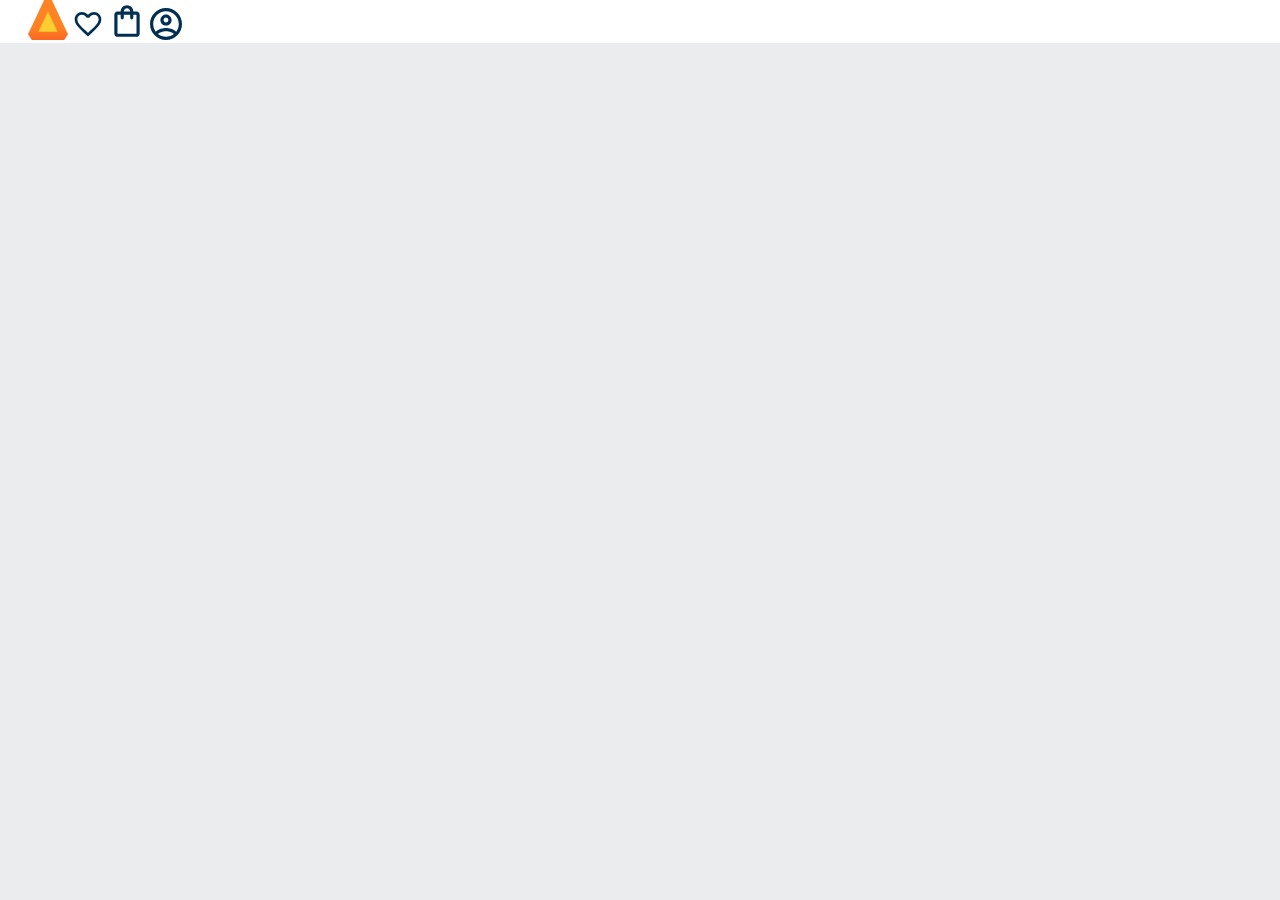
==== Alurabook-main/index.html @ e6f385f9 "Add files via upload" ====
<!DOCTYPE html>
<html lang="en">
<head>
    
    <meta charset="UTF-8">
    <meta name="viewport" content="width=device-width, initial-scale=1.0">
    <title>AluraBook</title>
    <link rel="stylesheet" href="style.css">
    <link rel="stylesheet" href="Reset.css">


    
</head>
<body>
    <header class="cabeçalho">
        <span class="cabeçalho__menu-hamburguer"></span>
        <img src="img/Logo.svg" alt="Logo da Alurabooks">
        <a href="#"><img src="img/Favoritos.svg" alt="Meus favoritos"></a>
        <a href="#"><img src="img/Compras.svg" alt="Carrinho de compras"></a>
        <a href="#"><img src="img/Usuario.svg" alt="Meu perfil"></a>
        </header>

</body>
</html>
---- Alurabook-main/style.css ----
@import url("styles/header.css");

:root {

    --cor-de-fundo: #EBECEE;
    --branco: #FFFFFF;
    
}

body {
    background-color: var(--cor-de-fundo);
}


h1 {
    background-color: white;
}

.cabeçalho__menu-hamburguer {
    width: 24px;
    height: 24px;
    background-image: url("../img/Menu.svg");
    display: inline-block;
}
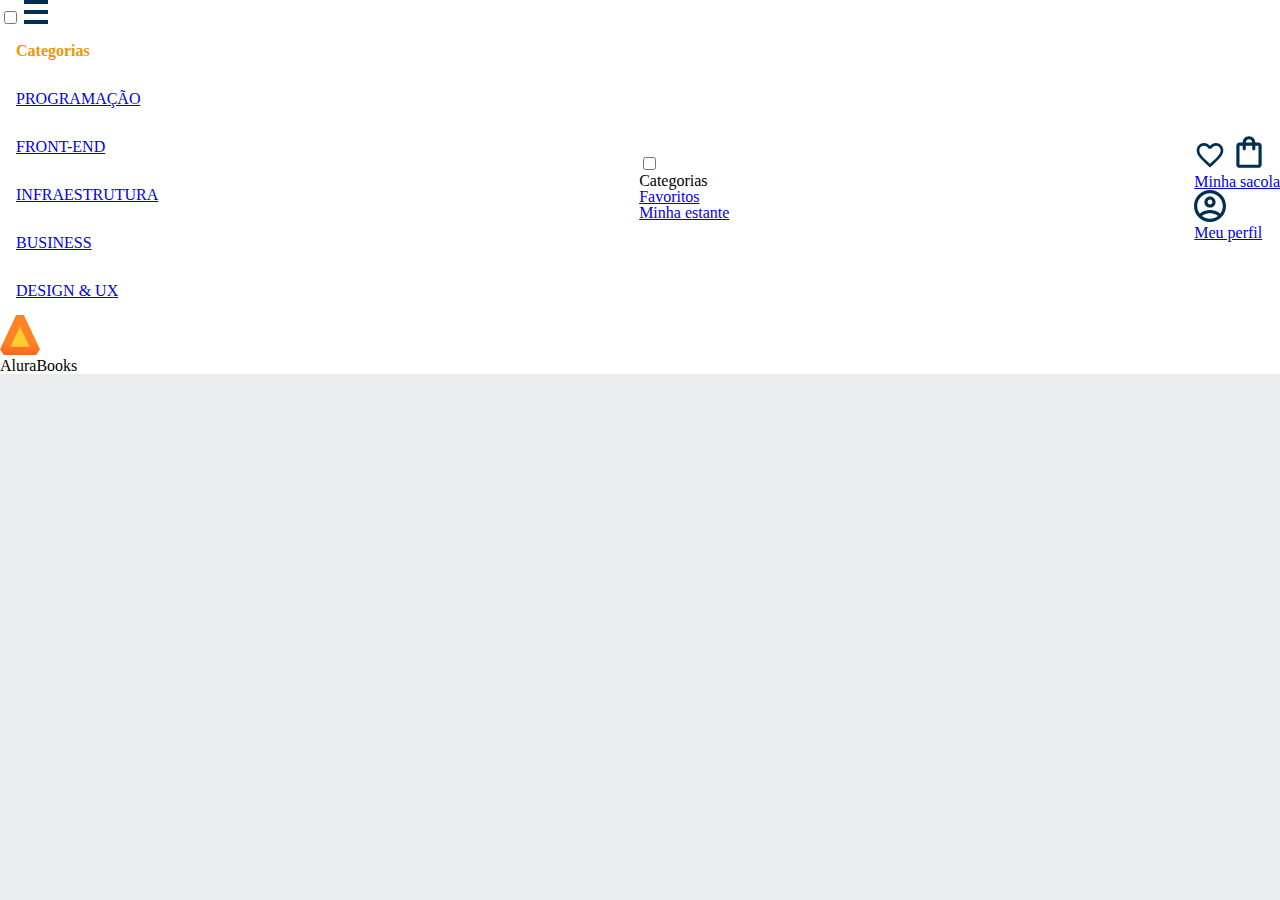
==== commit 714e5838: "Add files via upload" ====
--- a/Alurabook-main/index.html
+++ b/Alurabook-main/index.html
@@ -4,21 +4,105 @@
     
     <meta charset="UTF-8">
     <meta name="viewport" content="width=device-width, initial-scale=1.0">
-    <title>AluraBook</title>
+    <title>Alura Books</title>
     <link rel="stylesheet" href="style.css">
     <link rel="stylesheet" href="Reset.css">
+    <link rel="shortcut icon" href="img/favicon.ico" type="image/x-icon">
+   
+</head>
 
+<body>
+    <!-- vamos criar uma tag <input> do tipo checkbox dentro
+    da nossa primeira tag <div>. Esse input cria uma caixa de seleção que detecta e guarda a ação de clique.-->
+    <header class="cabecalho">
+        
+        <div class="container">
+            <input type="checkbox" id="menu" class="container__botao">
+    <!-- criaremos uma tag <label> que envolverá a tag <span>, ou seja, nosso menu hambúrguer.
+    A label funciona para associar todos os elementos dentro dele por meio da propriedade id.-->
+            <label for="menu" class="container__rotulo">
+                <span class="cabecalho__menu-hamburguer container__imagem"></span>
 
-    
-</head>
-<body>
-    <header class="cabeçalho">
-        <span class="cabeçalho__menu-hamburguer"></span>
-        <img src="img/Logo.svg" alt="Logo da Alurabooks">
-        <a href="#"><img src="img/Favoritos.svg" alt="Meus favoritos"></a>
-        <a href="#"><img src="img/Compras.svg" alt="Carrinho de compras"></a>
-        <a href="#"><img src="img/Usuario.svg" alt="Meu perfil"></a>
-        </header>
+                
+            </label>                
 
+    <!-- Agora que conseguimos detectar a ação de clique, precisamos criar a
+    nossa lista. Podemos construir dois tipos: as listas ordenadas e as não
+    ordenadas. A lista ordenada é numerada, enquanto a não ordenada é
+    marcada com bolinhas, chamadas bullets. Vamos seguir com a lista não
+    ordenada utilizando a tag <ul>.-->   
+        
+                <ul class="lista-menu">
+                        <li class="lista-menu__titulo">Categorias</li>
+
+                        <li class="lista-menu__item">
+                            <a href="#" class="lista-menu__link">Programação</a>
+                        </li>
+
+                        <li class="lista-menu__item">
+                            <a href="#" class="lista-menu__link">Front-end</a>
+                        </li>
+
+                        <li class="lista-menu__item">
+                            <a href="#" class="lista-menu__link">Infraestrutura</a>
+                        </li>
+
+                        <li class="lista-menu__item">
+                            <a href="#" class="lista-menu__link">Business</a>
+                        </li>
+                        
+                        <li class="lista-menu__item">
+                            <a href="#" class="lista-menu__link">Design & UX</a>
+                        </li>
+                        
+                </ul> 
+                  
+
+            <a href="#"><img class="container__imagem" src="img/Logo.svg" alt="logo alura books"></a>
+            <h1 class="container__titulo"><b class="container__titulo--negrito">Alura</b>Books</h1>
+            </div>
+
+            <!--   ALTERAÇÃO 27-07-->
+            <ul class="opcoes">
+
+                <input type="checkbox" id="opcoes-menu" class="opcoes__botao">
+                <label for="opcoes-menu" class="opcoes__rotulo">
+                    <li class="opcoes__item">Categorias</li>
+                </label>
+
+                <ul class="lista__menu">
+                    <li class="lista-menu__item">
+                        <a href="#" class="lista-menu__link">Programação</a></li>
+                    <li class="lista-menu__item">
+                        <a href="#" class="lista-menu__link">Front-end</a></li>
+                    <li class="lista-menu__item">
+                        <a href="#" class="lista-menu__link">Infraestrutura</a></li>
+                    <li class="lista-menu__item">
+                        <a href="#" class="lista-menu__link">Business</a></li>
+                    <li class="lista-menu__item">
+                        <a href="#" class="lista-menu__link">Design & UX</a></li>
+                </ul>    
+
+                <li class="opcoes__item"><a href="#" class="opcoes__link">Favoritos</a></li>
+                <li class="opcoes__item"><a href="#" class="opcoes__link">Minha estante</a></li>
+            </ul>
+
+            <div class="container">
+                <a href="#" class="container__link">
+                    <img class="container__imagem container__imagem--coracao" src="img/Favoritos.svg" alt="Meus favoritos"></a>
+                <a href="#" class="container__link">
+                    <img class="container__imagem" src="img/Compras.svg" alt="Carrinho de compras">
+                    <p class="container__texto">Minha sacola</p>
+                </a>
+                <a href="#" class="container__link">
+                    <img class="container__imagem" src="img/Usuario.svg" alt="meu perfil">
+                    <p class="container__texto">Meu perfil</p>
+                </a>
+            </div>
+     </header>
+            <!--   ACIMA ALTERAÇÃO 27-07-2023-->
+
+        
+            
 </body>
-</html>+</html>
--- a/Alurabook-main/style.css
+++ b/Alurabook-main/style.css
@@ -1,24 +1,23 @@
 @import url("styles/header.css");
 
+/* variavel root */
 :root {
-
-    --cor-de-fundo: #EBECEE;
-    --branco: #FFFFFF;
-    
-}
-
-body {
-    background-color: var(--cor-de-fundo);
+--cor-fundo:#EBECEE;
+--branco: #ffffff;
+--laranja: #eb9800;
+--azul-gradiente: linear-gradient(97.54deg, #002F52 35.49%, #326589 165.37%);
+--azul: #002F52;
+--font-principal: "Poppins";
+--font-secondary: "Josefin Sans";
+--black: #000;
+--cinza: #464646;
+--cinza-claro: #858585;
 }
 
 
-h1 {
-    background-color: white;
+body {
+    background-color: var(--cor-fundo);
+    font-family: var(--font-principal);
+    font-size: 1em;
+    font-weight: 400;
 }
-
-.cabeçalho__menu-hamburguer {
-    width: 24px;
-    height: 24px;
-    background-image: url("../img/Menu.svg");
-    display: inline-block;
-}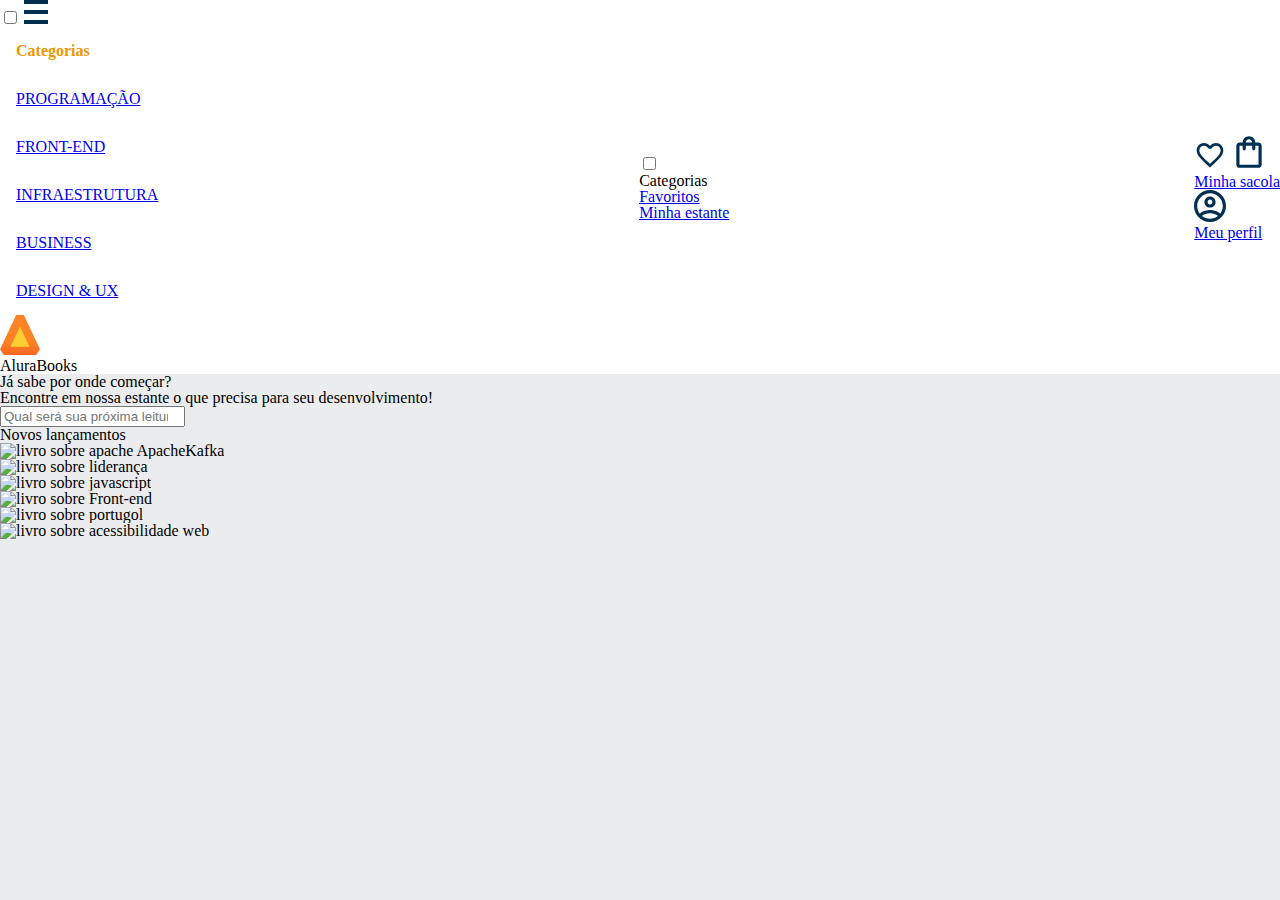
==== commit 072856a9: "Add files via upload" ====
--- a/Alurabook-main/index.html
+++ b/Alurabook-main/index.html
@@ -12,25 +12,16 @@
 </head>
 
 <body>
-    <!-- vamos criar uma tag <input> do tipo checkbox dentro
-    da nossa primeira tag <div>. Esse input cria uma caixa de seleção que detecta e guarda a ação de clique.-->
+    
     <header class="cabecalho">
         
         <div class="container">
             <input type="checkbox" id="menu" class="container__botao">
-    <!-- criaremos uma tag <label> que envolverá a tag <span>, ou seja, nosso menu hambúrguer.
-    A label funciona para associar todos os elementos dentro dele por meio da propriedade id.-->
             <label for="menu" class="container__rotulo">
                 <span class="cabecalho__menu-hamburguer container__imagem"></span>
 
-                
             </label>                
 
-    <!-- Agora que conseguimos detectar a ação de clique, precisamos criar a
-    nossa lista. Podemos construir dois tipos: as listas ordenadas e as não
-    ordenadas. A lista ordenada é numerada, enquanto a não ordenada é
-    marcada com bolinhas, chamadas bullets. Vamos seguir com a lista não
-    ordenada utilizando a tag <ul>.-->   
         
                 <ul class="lista-menu">
                         <li class="lista-menu__titulo">Categorias</li>
@@ -62,7 +53,6 @@
             <h1 class="container__titulo"><b class="container__titulo--negrito">Alura</b>Books</h1>
             </div>
 
-            <!--   ALTERAÇÃO 27-07-->
             <ul class="opcoes">
 
                 <input type="checkbox" id="opcoes-menu" class="opcoes__botao">
@@ -100,9 +90,32 @@
                 </a>
             </div>
      </header>
-            <!--   ACIMA ALTERAÇÃO 27-07-2023-->
 
-        
+             <section class="banner">
+                <h2 class="banner__titulo">Já sabe por onde começar?</h2>
+                <p class="banner__texto">Encontre em nossa estante o que precisa para seu desenvolvimento!</p>
+                <input type="search" class="banner__pesquisa" placeholder="Qual será sua próxima leitura?">
+             </section>
+
+            <section class="carrossel">
+                <h2 class="carrossel__titulo">Novos lançamentos</h2>
+
+                <div class="carrossel__container">
+                    <div class="swiper">
+                    <div class="swiper-pagination"></div>
+                    <div class="swiper-wrapper">
+                        <div class="swiper=slide"><img src="img/livros/ApacheKafka.svg" alt="livro sobre apache ApacheKafka"></div>
+                        <div class="swiper=slide"><img src="img/livros/Liderança.svg" alt="livro sobre liderança"></div>
+                        <div class="swiper=slide"><img src="img/livros/Javascript.svg" alt="livro sobre javascript"></div>
+                        <div class="swiper=slide"><img src="img/livros/Guia Front-end.svg" alt="livro sobre Front-end"></div>
+                        <div class="swiper=slide"><img src="img/livros/Portugol.svg" alt="livro sobre portugol"></div>
+                        <div class="swiper=slide"><img src="img/livros/Acessibilidade.svg" alt="livro sobre acessibilidade web"></div>
+                    </div>
+
+                    <div class="swiper-button-prev"></div>
+                    <div class="swiper-button-next"></div>
+                </div>
+            
             
 </body>
 </html>
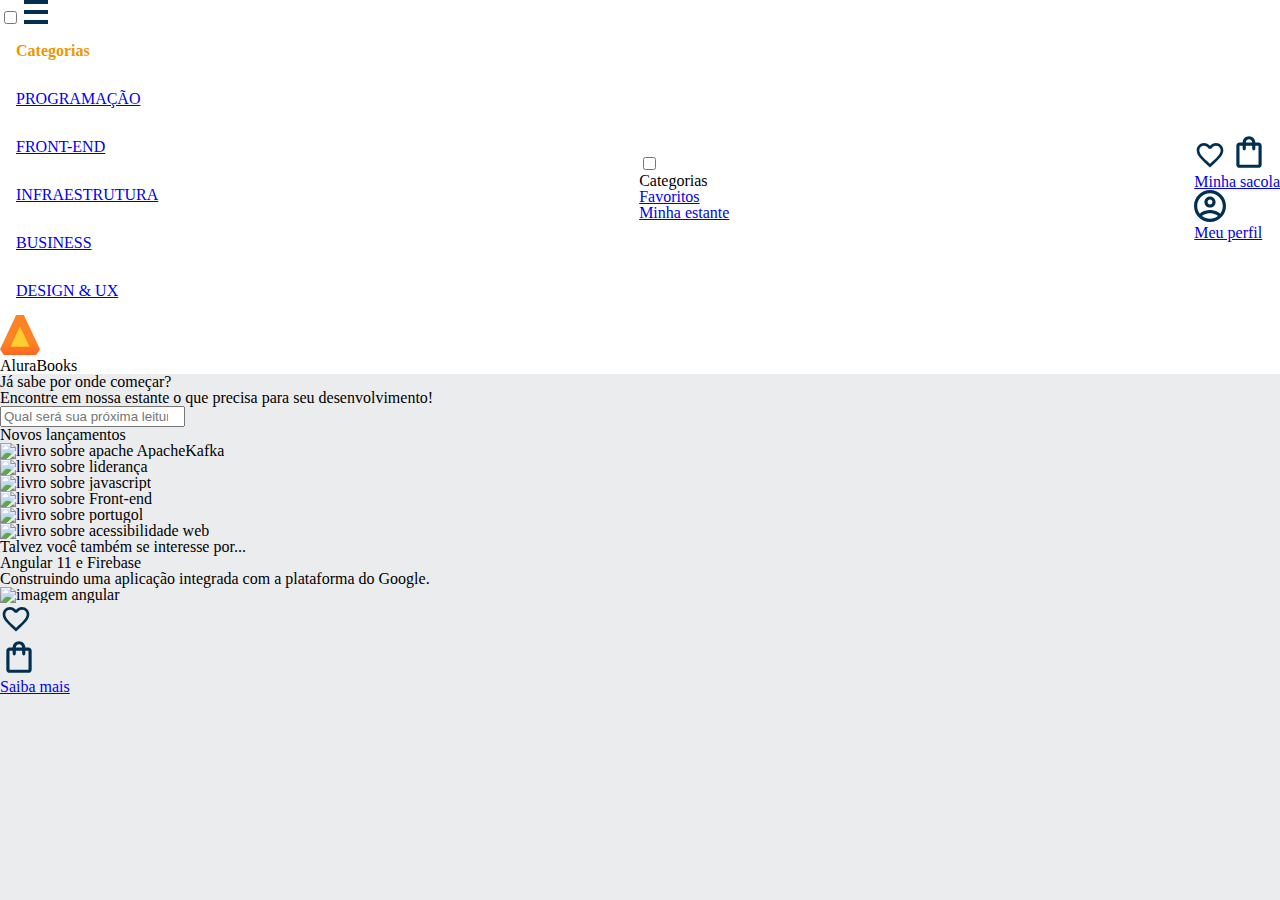
==== commit ff93c862: "Add files via upload" ====
--- a/Alurabook-main/index.html
+++ b/Alurabook-main/index.html
@@ -115,7 +115,33 @@
                     <div class="swiper-button-prev"></div>
                     <div class="swiper-button-next"></div>
                 </div>
+
+                <div class="card">
+
+                    <div class="card__descricao">
+
+                        <div class="descricao">
+                            <h3 class="descricao__titulo">Talvez você também se interesse por...</h3>
+                            <h2 class="descricao__titulo-livro">Angular 11 e Firebase</h2>
+                            <p class="descricao__texto">Construindo uma aplicação integrada com a plataforma do Google.</p>
+                        </div>
             
-            
+                        <img src="img/angular.svg" alt="imagem angular" class="descricao__imagem">
+                    </div>
+
+                    <div class="card__botoes">
+                        
+                        <ul class="botoes">
+                            <li class="botoes__item"><img src="img/Favoritos.svg" alt="Favoritos"></li>
+                            <li class="botoes__item"><img src="img/Compras.svg" alt="Adicionar ao carrinho"></li>
+                        </ul>
+
+                        <a class="botoes ancora" href="#">Saiba mais</a>
+                    </div>
+                </div>
+            </div>
+        </section>
+
+        
 </body>
 </html>
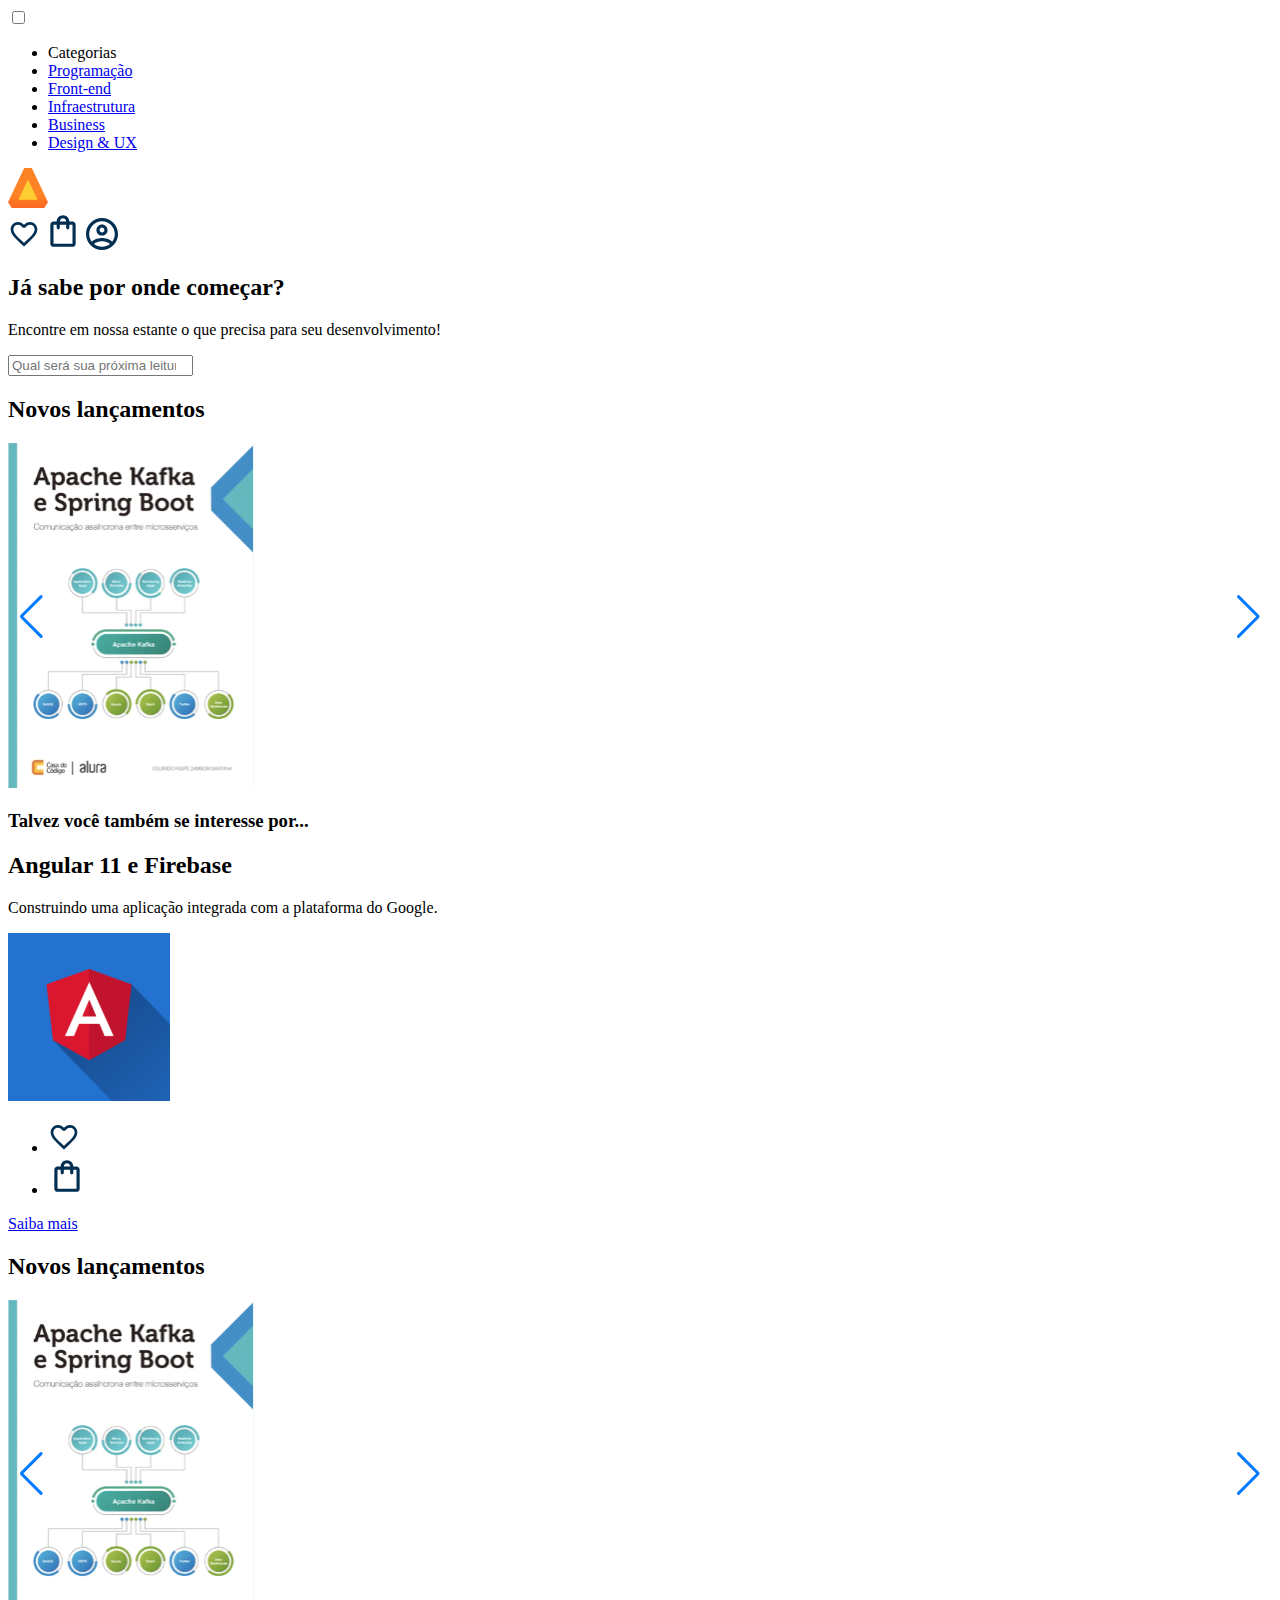
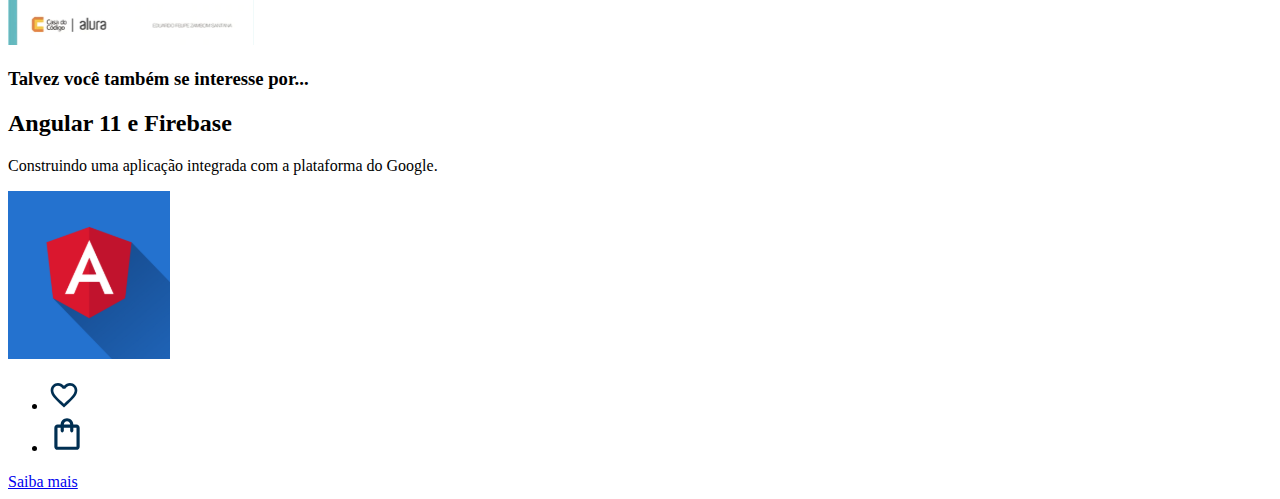
==== commit 7092e4d1: "Add files via upload" ====
--- a/Alurabook-main/index.html
+++ b/Alurabook-main/index.html
@@ -1,147 +1,150 @@
 <!DOCTYPE html>
-<html lang="en">
+<html>
+
 <head>
-    
     <meta charset="UTF-8">
     <meta name="viewport" content="width=device-width, initial-scale=1.0">
-    <title>Alura Books</title>
-    <link rel="stylesheet" href="style.css">
-    <link rel="stylesheet" href="Reset.css">
-    <link rel="shortcut icon" href="img/favicon.ico" type="image/x-icon">
-   
+    <title>AluraBooks</title>
+    <link rel="stylesheet" href="reset.css">
+    <link rel="preconnect" href="https://fonts.googleapis.com">
+    <link rel="preconnect" href="https://fonts.gstatic.com" crossorigin>
+    <link href="https://fonts.googleapis.com/css2?family=Poppins:wght@300;400;500;700&display=swap" rel="stylesheet">
+    <link rel="stylesheet" href="https://unpkg.com/swiper@8/swiper-bundle.min.css" />
+    <link rel="stylesheet" href="styles.css">
 </head>
 
 <body>
-    
-    <header class="cabecalho">
-        
+    <header class="cabeçalho">
         <div class="container">
             <input type="checkbox" id="menu" class="container__botao">
-            <label for="menu" class="container__rotulo">
-                <span class="cabecalho__menu-hamburguer container__imagem"></span>
+            <label for="menu">
+                <span class="cabeçalho__menu-hamburguer container__imagem"></span>
+            </label>
+            <ul class="lista-menu">
+                <li class="lista-menu__titulo">Categorias</li>
+                <li class="lista-menu__item">
+                    <a href="#" class="lista-menu__link">Programação</a>
+                </li>
+                <li class="lista-menu__item">
+                    <a href="#" class="lista-menu__link">Front-end</a>
+                </li>
+                <li class="lista-menu__item">
+                    <a href="#" class="lista-menu__link">Infraestrutura</a>
+                </li>
+                <li class="lista-menu__item">
+                    <a href="#" class="lista-menu__link">Business</a>
+                </li>
+                <li class="lista-menu__item">
+                    <a href="#" class="lista-menu__link">Design & UX</a>
+                </li>
+            </ul>
+            <img src="img/Logo.svg" alt="Logo da Alurabooks" class="container__imagem">
+        </div>
+        <div class="container">
+            <a href="#"><img src="img/Favoritos.svg" alt="Meus favoritos" class="container__imagem"></a>
+            <a href="#"><img src="img/Compras.svg" alt="Carrinhos de compras" class="container__imagem"></a>
+            <a href="#"><img src="img/Usuario.svg" alt="Meu perfil" class="container__imagem"></a>
+        </div>
+    </header>
+    <section class="banner">
+        <h2 class="banner__titulo">Já sabe por onde começar?</h2>
+        <p class="banner__texto">Encontre em nossa estante o que precisa para seu desenvolvimento!</p>
+        <input type="search" class="banner__pesquisa" placeholder="Qual será sua próxima leitura?">
+    </section>
+    <section class="carrossel">
+        <h2 class="carrossel__titulo">Novos lançamentos</h2>
+        <div class="swiper">
+            <div class="swiper-pagination"></div>
 
-            </label>                
+            <div class="swiper-wrapper">
+                <div class="swiper-slide"><img src="img/ApacheKafka.svg" alt="Livro sobre apache kafka e spring boot da alura books"></div>
+                <div class="swiper-slide"><img src="img/Liderança.svg" alt="Livro sobre liderança em design da alura books"></div>
+                <div class="swiper-slide"><img src="img/Javascript.svg" alt="Livro sobre javascript assertivo da alurabooks"></div>
+                <div class="swiper-slide"><img src="img/Guia Front-end.svg" alt="Livro Guia front end"></div>
+                <div class="swiper-slide"><img src="img/Portugol.svg" alt="Livro sobre portugol"></div>
+                <div class="swiper-slide"><img src="img/Acessibilidade.svg" alt="livro sobre acessibilidade"></div>
+            </div>
+
+            <div class="swiper-button-prev"></div>
+            <div class="swiper-button-next"></div>
+        </div>
+
+        <div class="card">
+            <div class="card__descrição">
+                <div class="descrição">
+                    <h3 class="descrição__titulo">Talvez você também se interesse por...</h3>
+                    <h2 class="descrição__titulo-livro">Angular 11 e Firebase</h2>
+                    <p class="descrição__texto">Construindo uma aplicação integrada com a plataforma do Google.</p>
+                </div>
+                <img src="img/Angular.svg" class="descrição__imagem">
+            </div>
+
+            <div class="card__botões">
+                <ul class="botões">
+                    <li class="botões__item"><img src="img/Favoritos.svg" alt="Favoritar livro"></li>
+                    <li class="botões__item"><img src="img/Compras.svg" alt="Adicionar no carrinho de compras"></li>
+                </ul>
+                <a href="#" class="botões__ancora">Saiba mais</a>
+            </div>
+        </div>
+    </section>
+
+    <section class="carrossel">
+        <h2 class="carrossel__titulo">Novos lançamentos</h2>
+        <div class="swiper">
+            <div class="swiper-pagination"></div>
+
+            <div class="swiper-wrapper">
+                <div class="swiper-slide"><img src="img/ApacheKafka.svg"
+                        alt="Livro sobre apache kafka e spring boot da alura books"></div>
+                <div class="swiper-slide"><img src="img/Liderança.svg"
+                        alt="Livro sobre liderança em design da alura books"></div>
+                <div class="swiper-slide"><img src="img/Javascript.svg"
+                        alt="Livro sobre javascript assertivo da alurabooks"></div>
+                <div class="swiper-slide"><img src="img/Guia Front-end.svg" alt="Livro Guia front end"></div>
+                <div class="swiper-slide"><img src="img/Portugol.svg" alt="Livro sobre portugol"></div>
+                <div class="swiper-slide"><img src="img/Acessibilidade.svg" alt="livro sobre acessibilidade"></div>
+            </div>
+
+            <div class="swiper-button-prev"></div>
+            <div class="swiper-button-next"></div>
+        </div>
+
+        <div class="card">
+            <div class="card__descrição">
+                <div class="descrição">
+                    <h3 class="descrição__titulo">Talvez você também se interesse por...</h3>
+                    <h2 class="descrição__titulo-livro">Angular 11 e Firebase</h2>
+                    <p class="descrição__texto">Construindo uma aplicação integrada com a plataforma do Google.</p>
+                </div>
+                <img src="img/Angular.svg" class="descrição__imagem">
+            </div>
+
+            <div class="card__botões">
+                <ul class="botões">
+                    <li class="botões__item"><img src="img/Favoritos.svg" alt="Favoritar livro"></li>
+                    <li class="botões__item"><img src="img/Compras.svg" alt="Adicionar no carrinho de compras"></li>
+                </ul>
+                <a href="#" class="botões__ancora">Saiba mais</a>
+            </div>
+        </div>
+    </section>
+    
+
+    <script> src="https://cdn.jsdelivr.net/npm/swiper@8/swiper-bundle.min.js"></script>
+
+    <script>
+        const swiper = new Swiper('.swiper', {
+            spaceBetween: 10,
+            slidesPerView: 3,
+            pagination; {
+                el: '.swiper-pagination',
+                type: 'bullets',
+            },
+        });
+    </script>
 
         
-                <ul class="lista-menu">
-                        <li class="lista-menu__titulo">Categorias</li>
-
-                        <li class="lista-menu__item">
-                            <a href="#" class="lista-menu__link">Programação</a>
-                        </li>
-
-                        <li class="lista-menu__item">
-                            <a href="#" class="lista-menu__link">Front-end</a>
-                        </li>
-
-                        <li class="lista-menu__item">
-                            <a href="#" class="lista-menu__link">Infraestrutura</a>
-                        </li>
-
-                        <li class="lista-menu__item">
-                            <a href="#" class="lista-menu__link">Business</a>
-                        </li>
-                        
-                        <li class="lista-menu__item">
-                            <a href="#" class="lista-menu__link">Design & UX</a>
-                        </li>
-                        
-                </ul> 
-                  
-
-            <a href="#"><img class="container__imagem" src="img/Logo.svg" alt="logo alura books"></a>
-            <h1 class="container__titulo"><b class="container__titulo--negrito">Alura</b>Books</h1>
-            </div>
-
-            <ul class="opcoes">
-
-                <input type="checkbox" id="opcoes-menu" class="opcoes__botao">
-                <label for="opcoes-menu" class="opcoes__rotulo">
-                    <li class="opcoes__item">Categorias</li>
-                </label>
-
-                <ul class="lista__menu">
-                    <li class="lista-menu__item">
-                        <a href="#" class="lista-menu__link">Programação</a></li>
-                    <li class="lista-menu__item">
-                        <a href="#" class="lista-menu__link">Front-end</a></li>
-                    <li class="lista-menu__item">
-                        <a href="#" class="lista-menu__link">Infraestrutura</a></li>
-                    <li class="lista-menu__item">
-                        <a href="#" class="lista-menu__link">Business</a></li>
-                    <li class="lista-menu__item">
-                        <a href="#" class="lista-menu__link">Design & UX</a></li>
-                </ul>    
-
-                <li class="opcoes__item"><a href="#" class="opcoes__link">Favoritos</a></li>
-                <li class="opcoes__item"><a href="#" class="opcoes__link">Minha estante</a></li>
-            </ul>
-
-            <div class="container">
-                <a href="#" class="container__link">
-                    <img class="container__imagem container__imagem--coracao" src="img/Favoritos.svg" alt="Meus favoritos"></a>
-                <a href="#" class="container__link">
-                    <img class="container__imagem" src="img/Compras.svg" alt="Carrinho de compras">
-                    <p class="container__texto">Minha sacola</p>
-                </a>
-                <a href="#" class="container__link">
-                    <img class="container__imagem" src="img/Usuario.svg" alt="meu perfil">
-                    <p class="container__texto">Meu perfil</p>
-                </a>
-            </div>
-     </header>
-
-             <section class="banner">
-                <h2 class="banner__titulo">Já sabe por onde começar?</h2>
-                <p class="banner__texto">Encontre em nossa estante o que precisa para seu desenvolvimento!</p>
-                <input type="search" class="banner__pesquisa" placeholder="Qual será sua próxima leitura?">
-             </section>
-
-            <section class="carrossel">
-                <h2 class="carrossel__titulo">Novos lançamentos</h2>
-
-                <div class="carrossel__container">
-                    <div class="swiper">
-                    <div class="swiper-pagination"></div>
-                    <div class="swiper-wrapper">
-                        <div class="swiper=slide"><img src="img/livros/ApacheKafka.svg" alt="livro sobre apache ApacheKafka"></div>
-                        <div class="swiper=slide"><img src="img/livros/Liderança.svg" alt="livro sobre liderança"></div>
-                        <div class="swiper=slide"><img src="img/livros/Javascript.svg" alt="livro sobre javascript"></div>
-                        <div class="swiper=slide"><img src="img/livros/Guia Front-end.svg" alt="livro sobre Front-end"></div>
-                        <div class="swiper=slide"><img src="img/livros/Portugol.svg" alt="livro sobre portugol"></div>
-                        <div class="swiper=slide"><img src="img/livros/Acessibilidade.svg" alt="livro sobre acessibilidade web"></div>
-                    </div>
-
-                    <div class="swiper-button-prev"></div>
-                    <div class="swiper-button-next"></div>
-                </div>
-
-                <div class="card">
-
-                    <div class="card__descricao">
-
-                        <div class="descricao">
-                            <h3 class="descricao__titulo">Talvez você também se interesse por...</h3>
-                            <h2 class="descricao__titulo-livro">Angular 11 e Firebase</h2>
-                            <p class="descricao__texto">Construindo uma aplicação integrada com a plataforma do Google.</p>
-                        </div>
             
-                        <img src="img/angular.svg" alt="imagem angular" class="descricao__imagem">
-                    </div>
-
-                    <div class="card__botoes">
-                        
-                        <ul class="botoes">
-                            <li class="botoes__item"><img src="img/Favoritos.svg" alt="Favoritos"></li>
-                            <li class="botoes__item"><img src="img/Compras.svg" alt="Adicionar ao carrinho"></li>
-                        </ul>
-
-                        <a class="botoes ancora" href="#">Saiba mais</a>
-                    </div>
-                </div>
-            </div>
-        </section>
-
-        
 </body>
 </html>
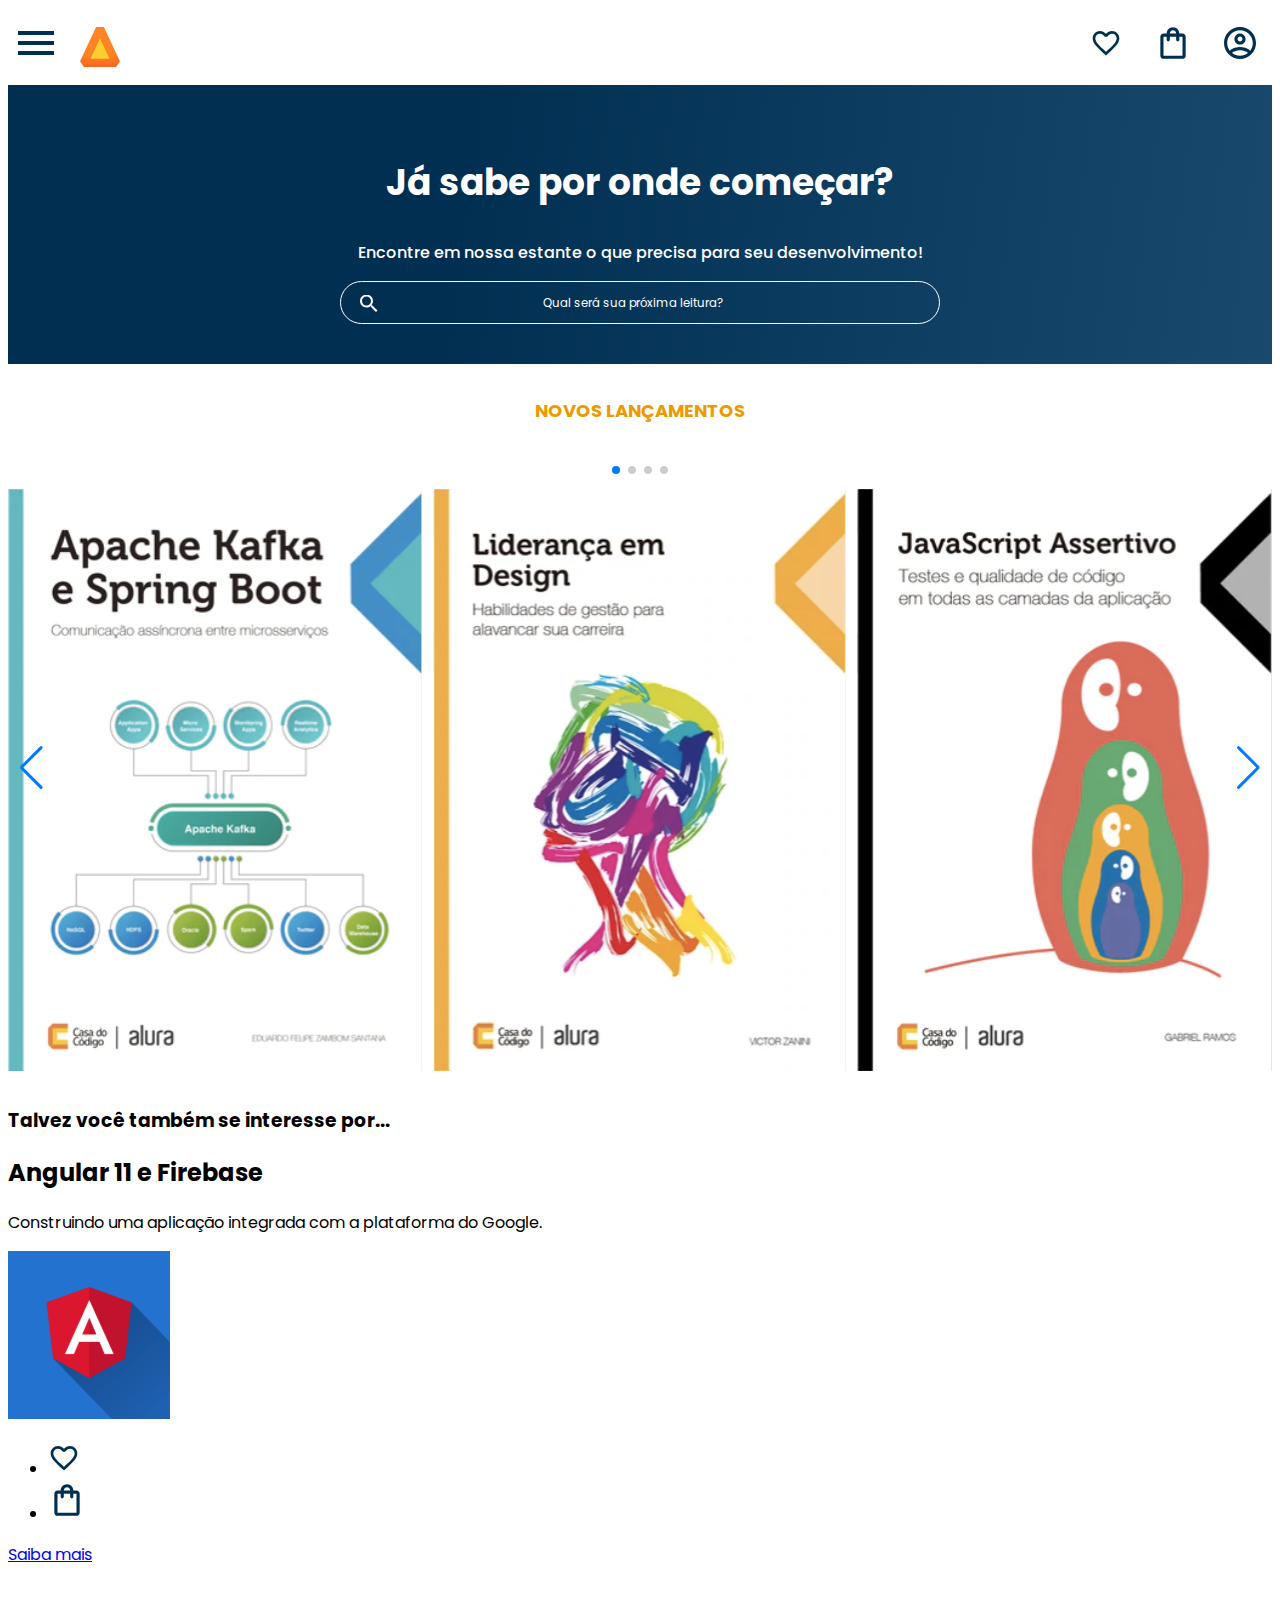
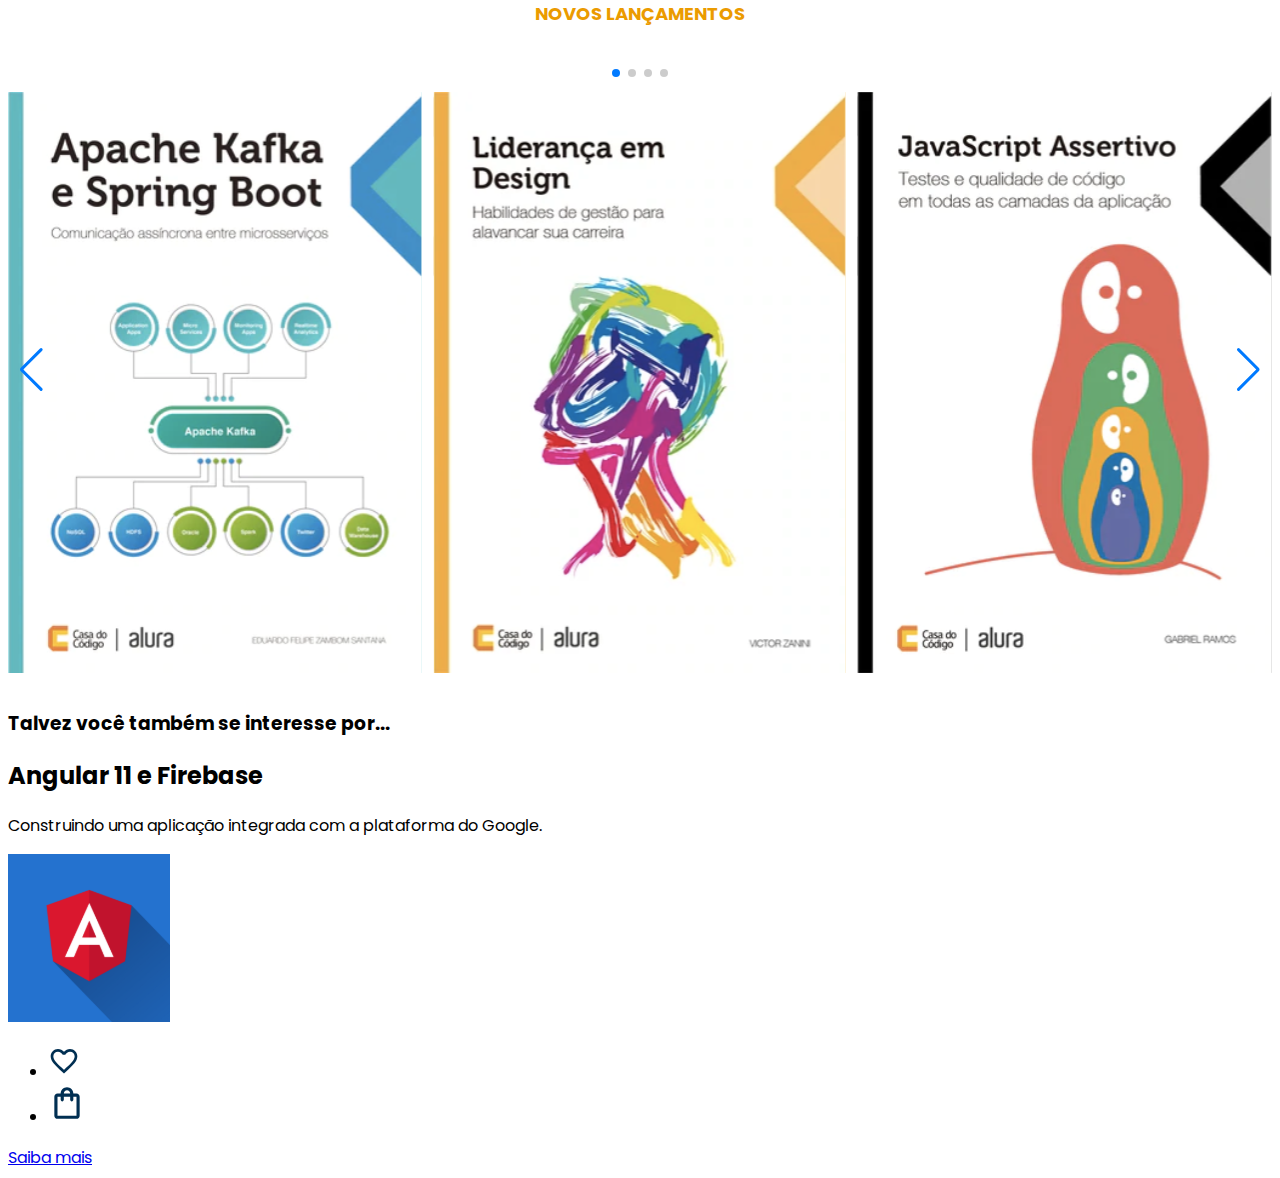
==== commit 4ea12bcf: "Add files via upload" ====
--- a/Alurabook-main/index.html
+++ b/Alurabook-main/index.html
@@ -53,10 +53,14 @@
     </section>
     <section class="carrossel">
         <h2 class="carrossel__titulo">Novos lançamentos</h2>
+        <!-- Slider main container -->
         <div class="swiper">
+            <!-- Additional required wrapper -->
+            <!-- If we need pagination -->
             <div class="swiper-pagination"></div>
 
             <div class="swiper-wrapper">
+                <!-- Slides -->
                 <div class="swiper-slide"><img src="img/ApacheKafka.svg" alt="Livro sobre apache kafka e spring boot da alura books"></div>
                 <div class="swiper-slide"><img src="img/Liderança.svg" alt="Livro sobre liderança em design da alura books"></div>
                 <div class="swiper-slide"><img src="img/Javascript.svg" alt="Livro sobre javascript assertivo da alurabooks"></div>
@@ -65,25 +69,32 @@
                 <div class="swiper-slide"><img src="img/Acessibilidade.svg" alt="livro sobre acessibilidade"></div>
             </div>
 
+            <!-- If we need navigation buttons -->
             <div class="swiper-button-prev"></div>
             <div class="swiper-button-next"></div>
         </div>
 
         <div class="card">
+            <!-- 1º linha -->
             <div class="card__descrição">
+                <!-- 1º coluna -->
                 <div class="descrição">
                     <h3 class="descrição__titulo">Talvez você também se interesse por...</h3>
                     <h2 class="descrição__titulo-livro">Angular 11 e Firebase</h2>
                     <p class="descrição__texto">Construindo uma aplicação integrada com a plataforma do Google.</p>
                 </div>
+                <!-- 2º coluna -->
                 <img src="img/Angular.svg" class="descrição__imagem">
             </div>
 
+            <!-- 2º linha -->
             <div class="card__botões">
+                <!-- 1º coluna -->
                 <ul class="botões">
                     <li class="botões__item"><img src="img/Favoritos.svg" alt="Favoritar livro"></li>
                     <li class="botões__item"><img src="img/Compras.svg" alt="Adicionar no carrinho de compras"></li>
                 </ul>
+                <!-- 2º coluna -->
                 <a href="#" class="botões__ancora">Saiba mais</a>
             </div>
         </div>
@@ -91,10 +102,14 @@
 
     <section class="carrossel">
         <h2 class="carrossel__titulo">Novos lançamentos</h2>
+        <!-- Slider main container -->
         <div class="swiper">
+            <!-- Additional required wrapper -->
+            <!-- If we need pagination -->
             <div class="swiper-pagination"></div>
 
             <div class="swiper-wrapper">
+                <!-- Slides -->
                 <div class="swiper-slide"><img src="img/ApacheKafka.svg"
                         alt="Livro sobre apache kafka e spring boot da alura books"></div>
                 <div class="swiper-slide"><img src="img/Liderança.svg"
@@ -106,45 +121,57 @@
                 <div class="swiper-slide"><img src="img/Acessibilidade.svg" alt="livro sobre acessibilidade"></div>
             </div>
 
+            <!-- If we need navigation buttons -->
             <div class="swiper-button-prev"></div>
             <div class="swiper-button-next"></div>
         </div>
 
+         <!-- Alteração dia 08-08-2022 abaixo -->
         <div class="card">
+            <!-- 1º linha -->
             <div class="card__descrição">
+                <!-- 1º coluna -->
                 <div class="descrição">
                     <h3 class="descrição__titulo">Talvez você também se interesse por...</h3>
                     <h2 class="descrição__titulo-livro">Angular 11 e Firebase</h2>
                     <p class="descrição__texto">Construindo uma aplicação integrada com a plataforma do Google.</p>
                 </div>
+                <!-- 2º coluna -->
                 <img src="img/Angular.svg" class="descrição__imagem">
             </div>
 
+            <!-- 2º linha -->
             <div class="card__botões">
+                <!-- 1º coluna -->
                 <ul class="botões">
                     <li class="botões__item"><img src="img/Favoritos.svg" alt="Favoritar livro"></li>
                     <li class="botões__item"><img src="img/Compras.svg" alt="Adicionar no carrinho de compras"></li>
                 </ul>
+                <!-- 2º coluna -->
                 <a href="#" class="botões__ancora">Saiba mais</a>
             </div>
         </div>
     </section>
-    
 
-    <script> src="https://cdn.jsdelivr.net/npm/swiper@8/swiper-bundle.min.js"></script>
+            <!-- Alteração dia 08-08-2022 Acima -->
+        
+    <!-- Alteração dia 18-08-2023 Abaixo -->
+
+    <script src="https://cdn.jsdelivr.net/npm/swiper@8/swiper-bundle.min.js"></script>    
+    <!--<script src="https://unpkg.com/swiper@8/swiper-bundle.min.js"></script>    -->
 
     <script>
         const swiper = new Swiper('.swiper', {
             spaceBetween: 10,
             slidesPerView: 3,
-            pagination; {
+            pagination: {
                 el: '.swiper-pagination',
                 type: 'bullets',
             },
         });
     </script>
 
-        
-            
+    <!-- Alteração dia 18-08-2023 Acima -->
+
 </body>
-</html>
+</html>--- a/Alurabook-main/styles.css
+++ b/Alurabook-main/styles.css
@@ -0,0 +1,25 @@
+@import url("./styles/header.css");
+@import url("styles/banner.css");
+@import url("styles/carrossel.css");
+
+/* variavel root */
+:root {
+--cor-fundo:#EBECEE;
+--branco: #ffffff;
+--laranja: #eb9b00;
+--azul-gradiente: linear-gradient(97.54deg, #002F52 35.49%, #326589 165.37%);
+--azul: #002F52;
+--font-principal: "Poppins";
+--font-secondary: "Josefin Sans";
+--black: #000;
+--cinza: #464646;
+--cinza-claro: #858585;
+}
+
+
+body {
+    background-color: var(--cor-de-fundo);
+    font-family: var(--font-principal);
+    font-size: 16px;
+    font-weight: 400;
+}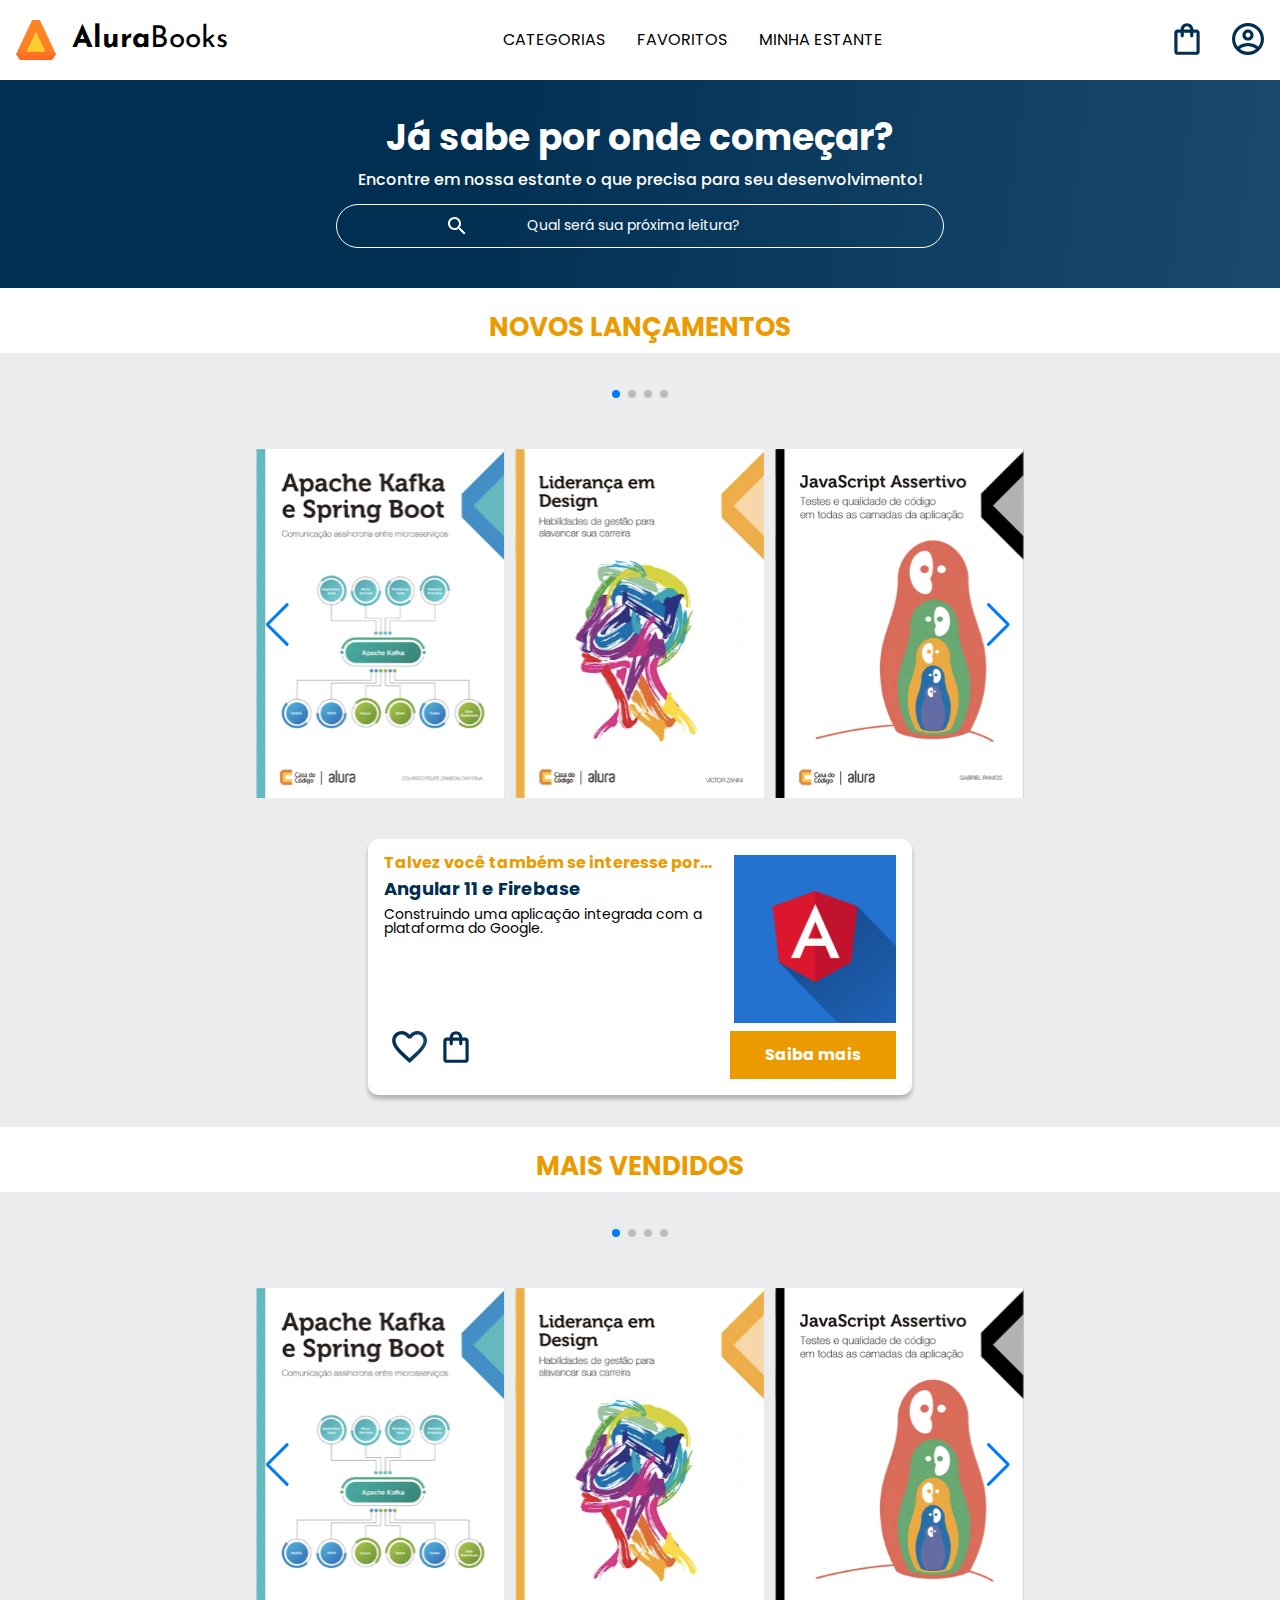
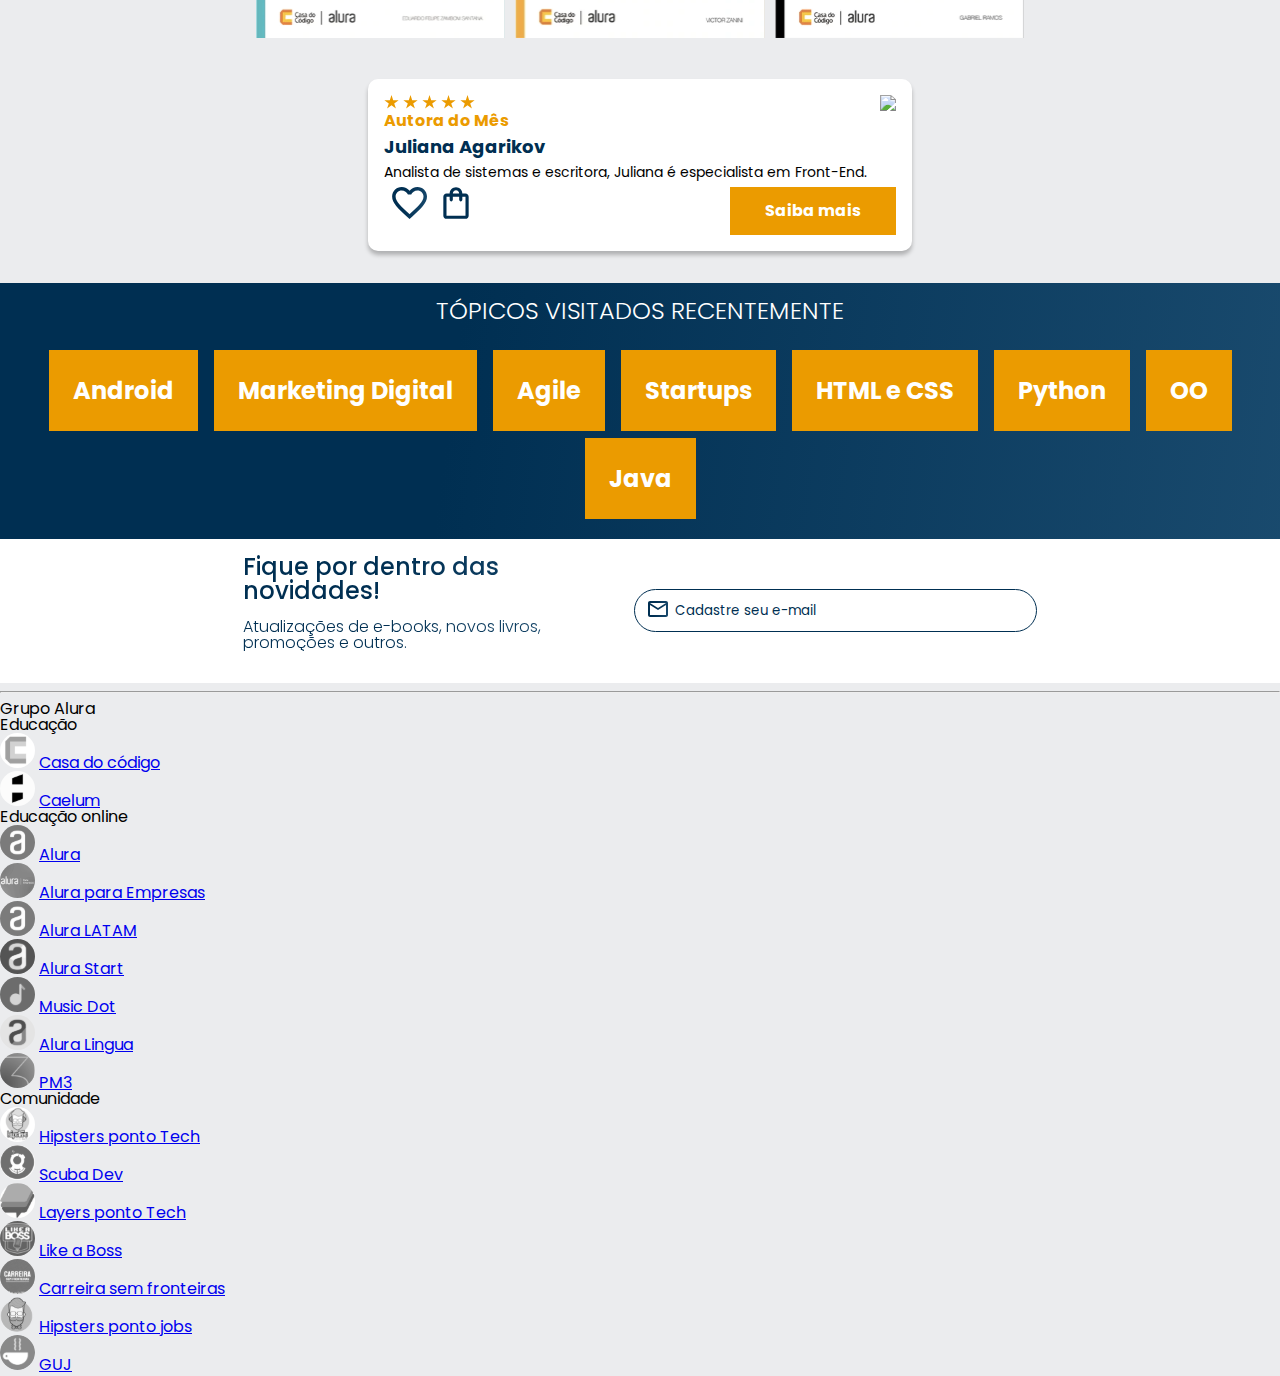
==== commit bd8c9c83: "Add files via upload" ====
--- a/Alurabook-main/index.html
+++ b/Alurabook-main/index.html
@@ -1,177 +1,335 @@
-<!DOCTYPE html>
-<html>
-
-<head>
-    <meta charset="UTF-8">
-    <meta name="viewport" content="width=device-width, initial-scale=1.0">
-    <title>AluraBooks</title>
-    <link rel="stylesheet" href="reset.css">
-    <link rel="preconnect" href="https://fonts.googleapis.com">
-    <link rel="preconnect" href="https://fonts.gstatic.com" crossorigin>
-    <link href="https://fonts.googleapis.com/css2?family=Poppins:wght@300;400;500;700&display=swap" rel="stylesheet">
-    <link rel="stylesheet" href="https://unpkg.com/swiper@8/swiper-bundle.min.css" />
-    <link rel="stylesheet" href="styles.css">
-</head>
-
-<body>
-    <header class="cabeçalho">
-        <div class="container">
-            <input type="checkbox" id="menu" class="container__botao">
-            <label for="menu">
-                <span class="cabeçalho__menu-hamburguer container__imagem"></span>
-            </label>
-            <ul class="lista-menu">
-                <li class="lista-menu__titulo">Categorias</li>
-                <li class="lista-menu__item">
-                    <a href="#" class="lista-menu__link">Programação</a>
-                </li>
-                <li class="lista-menu__item">
-                    <a href="#" class="lista-menu__link">Front-end</a>
-                </li>
-                <li class="lista-menu__item">
-                    <a href="#" class="lista-menu__link">Infraestrutura</a>
-                </li>
-                <li class="lista-menu__item">
-                    <a href="#" class="lista-menu__link">Business</a>
-                </li>
-                <li class="lista-menu__item">
-                    <a href="#" class="lista-menu__link">Design & UX</a>
-                </li>
-            </ul>
-            <img src="img/Logo.svg" alt="Logo da Alurabooks" class="container__imagem">
-        </div>
-        <div class="container">
-            <a href="#"><img src="img/Favoritos.svg" alt="Meus favoritos" class="container__imagem"></a>
-            <a href="#"><img src="img/Compras.svg" alt="Carrinhos de compras" class="container__imagem"></a>
-            <a href="#"><img src="img/Usuario.svg" alt="Meu perfil" class="container__imagem"></a>
-        </div>
-    </header>
-    <section class="banner">
-        <h2 class="banner__titulo">Já sabe por onde começar?</h2>
-        <p class="banner__texto">Encontre em nossa estante o que precisa para seu desenvolvimento!</p>
-        <input type="search" class="banner__pesquisa" placeholder="Qual será sua próxima leitura?">
-    </section>
-    <section class="carrossel">
-        <h2 class="carrossel__titulo">Novos lançamentos</h2>
-        <!-- Slider main container -->
-        <div class="swiper">
-            <!-- Additional required wrapper -->
-            <!-- If we need pagination -->
-            <div class="swiper-pagination"></div>
-
-            <div class="swiper-wrapper">
-                <!-- Slides -->
-                <div class="swiper-slide"><img src="img/ApacheKafka.svg" alt="Livro sobre apache kafka e spring boot da alura books"></div>
-                <div class="swiper-slide"><img src="img/Liderança.svg" alt="Livro sobre liderança em design da alura books"></div>
-                <div class="swiper-slide"><img src="img/Javascript.svg" alt="Livro sobre javascript assertivo da alurabooks"></div>
-                <div class="swiper-slide"><img src="img/Guia Front-end.svg" alt="Livro Guia front end"></div>
-                <div class="swiper-slide"><img src="img/Portugol.svg" alt="Livro sobre portugol"></div>
-                <div class="swiper-slide"><img src="img/Acessibilidade.svg" alt="livro sobre acessibilidade"></div>
-            </div>
-
-            <!-- If we need navigation buttons -->
-            <div class="swiper-button-prev"></div>
-            <div class="swiper-button-next"></div>
-        </div>
-
-        <div class="card">
-            <!-- 1º linha -->
-            <div class="card__descrição">
-                <!-- 1º coluna -->
-                <div class="descrição">
-                    <h3 class="descrição__titulo">Talvez você também se interesse por...</h3>
-                    <h2 class="descrição__titulo-livro">Angular 11 e Firebase</h2>
-                    <p class="descrição__texto">Construindo uma aplicação integrada com a plataforma do Google.</p>
-                </div>
-                <!-- 2º coluna -->
-                <img src="img/Angular.svg" class="descrição__imagem">
-            </div>
-
-            <!-- 2º linha -->
-            <div class="card__botões">
-                <!-- 1º coluna -->
-                <ul class="botões">
-                    <li class="botões__item"><img src="img/Favoritos.svg" alt="Favoritar livro"></li>
-                    <li class="botões__item"><img src="img/Compras.svg" alt="Adicionar no carrinho de compras"></li>
-                </ul>
-                <!-- 2º coluna -->
-                <a href="#" class="botões__ancora">Saiba mais</a>
-            </div>
-        </div>
-    </section>
-
-    <section class="carrossel">
-        <h2 class="carrossel__titulo">Novos lançamentos</h2>
-        <!-- Slider main container -->
-        <div class="swiper">
-            <!-- Additional required wrapper -->
-            <!-- If we need pagination -->
-            <div class="swiper-pagination"></div>
-
-            <div class="swiper-wrapper">
-                <!-- Slides -->
-                <div class="swiper-slide"><img src="img/ApacheKafka.svg"
-                        alt="Livro sobre apache kafka e spring boot da alura books"></div>
-                <div class="swiper-slide"><img src="img/Liderança.svg"
-                        alt="Livro sobre liderança em design da alura books"></div>
-                <div class="swiper-slide"><img src="img/Javascript.svg"
-                        alt="Livro sobre javascript assertivo da alurabooks"></div>
-                <div class="swiper-slide"><img src="img/Guia Front-end.svg" alt="Livro Guia front end"></div>
-                <div class="swiper-slide"><img src="img/Portugol.svg" alt="Livro sobre portugol"></div>
-                <div class="swiper-slide"><img src="img/Acessibilidade.svg" alt="livro sobre acessibilidade"></div>
-            </div>
-
-            <!-- If we need navigation buttons -->
-            <div class="swiper-button-prev"></div>
-            <div class="swiper-button-next"></div>
-        </div>
-
-         <!-- Alteração dia 08-08-2022 abaixo -->
-        <div class="card">
-            <!-- 1º linha -->
-            <div class="card__descrição">
-                <!-- 1º coluna -->
-                <div class="descrição">
-                    <h3 class="descrição__titulo">Talvez você também se interesse por...</h3>
-                    <h2 class="descrição__titulo-livro">Angular 11 e Firebase</h2>
-                    <p class="descrição__texto">Construindo uma aplicação integrada com a plataforma do Google.</p>
-                </div>
-                <!-- 2º coluna -->
-                <img src="img/Angular.svg" class="descrição__imagem">
-            </div>
-
-            <!-- 2º linha -->
-            <div class="card__botões">
-                <!-- 1º coluna -->
-                <ul class="botões">
-                    <li class="botões__item"><img src="img/Favoritos.svg" alt="Favoritar livro"></li>
-                    <li class="botões__item"><img src="img/Compras.svg" alt="Adicionar no carrinho de compras"></li>
-                </ul>
-                <!-- 2º coluna -->
-                <a href="#" class="botões__ancora">Saiba mais</a>
-            </div>
-        </div>
-    </section>
-
-            <!-- Alteração dia 08-08-2022 Acima -->
-        
-    <!-- Alteração dia 18-08-2023 Abaixo -->
-
-    <script src="https://cdn.jsdelivr.net/npm/swiper@8/swiper-bundle.min.js"></script>    
-    <!--<script src="https://unpkg.com/swiper@8/swiper-bundle.min.js"></script>    -->
-
-    <script>
-        const swiper = new Swiper('.swiper', {
-            spaceBetween: 10,
-            slidesPerView: 3,
-            pagination: {
-                el: '.swiper-pagination',
-                type: 'bullets',
-            },
-        });
-    </script>
-
-    <!-- Alteração dia 18-08-2023 Acima -->
-
-</body>
+<!DOCTYPE html>
+<html>
+
+<head>
+    <meta charset="UTF-8">
+    <meta name="viewport" content="width=device-width, initial-scale=1.0">
+    <title>AluraBooks</title>
+    <link rel="stylesheet" href="reset.css">
+    <link rel="preconnect" href="https://fonts.googleapis.com">
+    <link rel="preconnect" href="https://fonts.gstatic.com" crossorigin>
+    <link href="https://fonts.googleapis.com/css2?family=Poppins:wght@300;400;500;700&display=swap" rel="stylesheet">
+    <link rel="stylesheet" href="https://unpkg.com/swiper@8/swiper-bundle.min.css" />
+    <link href="https://fonts.googleapis.com/css2?family=Josefin+Sans:wght@400;700&display=swap" rel="stylesheet">
+    <link rel="stylesheet" href="styles.css">
+</head>
+
+<body>
+    <header class="cabeçalho">
+        <div class="container">
+            <input type="checkbox" id="menu" class="container__botao">
+            <label for="menu" class="container__rotulo">
+                <span class="cabeçalho__menu-hamburguer container__imagem"></span>
+            </label>
+            <ul class="lista-menu">
+                <li class="lista-menu__titulo">Categorias</li>
+                <li class="lista-menu__item">
+                    <a href="#" class="lista-menu__link">Programação</a>
+                </li>
+                <li class="lista-menu__item">
+                    <a href="#" class="lista-menu__link">Front-end</a>
+                </li>
+                <li class="lista-menu__item">
+                    <a href="#" class="lista-menu__link">Infraestrutura</a>
+                </li>
+                <li class="lista-menu__item">
+                    <a href="#" class="lista-menu__link">Business</a>
+                </li>
+                <li class="lista-menu__item">
+                    <a href="#" class="lista-menu__link">Design & UX</a>
+                </li>
+            </ul>
+            <img src="img/Logo.svg" alt="Logo da Alurabooks" class="container__imagem">
+            <h1 class="container__titulo"><b class="container__titulo--negrito">Alura</b>Books</h1>
+        </div>
+
+        <ul class="opções">
+            <input type="checkbox" id="opções-menu" class="opções__botão">
+            <label for="opções-menu" class="opções__rotulo">
+                <li class="opções__item">Categorias</li>
+            </label>
+
+            <ul class="lista-menu">
+                <li class="lista-menu__item">
+                    <a href="#" class="lista-menu__link">Programação</a>
+                </li>
+                <li class="lista-menu__item">
+                    <a href="#" class="lista-menu__link">Front-end</a>
+                </li>
+                <li class="lista-menu__item">
+                    <a href="#" class="lista-menu__link">Infraestrutura</a>
+                </li>
+                <li class="lista-menu__item">
+                    <a href="#" class="lista-menu__link">Business</a>
+                </li>
+                <li class="lista-menu__item">
+                    <a href="#" class="lista-menu__link">Design & UX</a>
+                </li>
+            </ul>
+
+            <li class="opções__item"><a href="#" class="opções__link">Favoritos</a></li>
+            <li class="opções__item"><a href="#" class="opções__link">Minha estante</a></li>
+        </ul>
+
+        <div class="container">
+            <a href="#"><img src="img/Favoritos.svg" alt="Meus favoritos"
+                    class="container__imagem container__imagem-transparente"></a>
+            <a href="#" class="container__link">
+                <img src="img/Compras.svg" alt="Carrinhos de compras" class="container__imagem">
+                <p class="container__texto">Minha sacola</p>
+            </a>
+            <a href="#" class="container__link">
+                <img src="img/Usuario.svg" alt="Meu perfil" class="container__imagem">
+                <p class="container__texto">Meu perfil</p>
+            </a>
+        </div>
+    </header>
+    <section class="banner">
+        <h2 class="banner__titulo">Já sabe por onde começar?</h2>
+        <p class="banner__texto">Encontre em nossa estante o que precisa para seu desenvolvimento!</p>
+        <input type="search" class="banner__pesquisa" placeholder="Qual será sua próxima leitura?">
+    </section>
+    <section class="carrossel">
+        <h2 class="carrossel__titulo">Novos lançamentos</h2>
+        <!-- Slider main container -->
+        <div class="carrossel__container">
+            <div class="swiper">
+                <!-- Additional required wrapper -->
+                <!-- If we need pagination -->
+                <div class="swiper-pagination"></div>
+
+                <div class="swiper-wrapper">
+                    <!-- Slides -->
+                    <div class="swiper-slide"><img src="img/ApacheKafka.svg"
+                            alt="Livro sobre apache kafka e spring boot da alura books"></div>
+                    <div class="swiper-slide"><img src="img/Liderança.svg"
+                            alt="Livro sobre liderança em design da alura books"></div>
+                    <div class="swiper-slide"><img src="img/Javascript.svg"
+                            alt="Livro sobre javascript assertivo da alurabooks"></div>
+                    <div class="swiper-slide"><img src="img/Guia Front-end.svg" alt="Livro Guia front end"></div>
+                    <div class="swiper-slide"><img src="img/Portugol.svg" alt="Livro sobre portugol"></div>
+                    <div class="swiper-slide"><img src="img/Acessibilidade.svg" alt="livro sobre acessibilidade"></div>
+                </div>
+
+                <!-- If we need navigation buttons -->
+                <div class="swiper-button-prev"></div>
+                <div class="swiper-button-next"></div>
+            </div>
+
+            <div class="card">
+                <!-- 1º linha -->
+                <div class="card__descrição">
+                    <!-- 1º coluna -->
+                    <div class="descrição">
+                        <h3 class="descrição__titulo">Talvez você também se interesse por...</h3>
+                        <h2 class="descrição__titulo-livro">Angular 11 e Firebase</h2>
+                        <p class="descrição__texto">Construindo uma aplicação integrada com a plataforma do Google.</p>
+                    </div>
+                    <!-- 2º coluna -->
+                    <img src="img/Angular.svg" class="descrição__imagem">
+                </div>
+
+                <!-- 2º linha -->
+                <div class="card__botões">
+                    <!-- 1º coluna -->
+                    <ul class="botões">
+                        <li class="botões__item"><img src="img/Favoritos.svg" alt="Favoritar livro"></li>
+                        <li class="botões__item"><img src="img/Compras.svg" alt="Adicionar no carrinho de compras"></li>
+                    </ul>
+                    <!-- 2º coluna -->
+                    <a href="#" class="botões__ancora">Saiba mais</a>
+                </div>
+            </div>
+        </div>
+    </section>
+
+    <section class="carrossel">
+        <h2 class="carrossel__titulo">Mais vendidos</h2>
+        <!-- Slider main container -->
+        <div class="carrossel__container">
+            <div class="swiper">
+                <!-- Additional required wrapper -->
+                <!-- If we need pagination -->
+                <div class="swiper-pagination"></div>
+
+                <div class="swiper-wrapper">
+                    <!-- Slides -->
+                    <div class="swiper-slide"><img src="img/ApacheKafka.svg"
+                            alt="Livro sobre apache kafka e spring boot da alura books"></div>
+                    <div class="swiper-slide"><img src="img/Liderança.svg"
+                            alt="Livro sobre liderança em design da alura books"></div>
+                    <div class="swiper-slide"><img src="img/Javascript.svg"
+                            alt="Livro sobre javascript assertivo da alurabooks"></div>
+                    <div class="swiper-slide"><img src="img/Guia Front-end.svg" alt="Livro Guia front end"></div>
+                    <div class="swiper-slide"><img src="img/Portugol.svg" alt="Livro sobre portugol"></div>
+                    <div class="swiper-slide"><img src="img/Acessibilidade.svg" alt="livro sobre acessibilidade"></div>
+                </div>
+
+                <!-- If we need navigation buttons -->
+                <div class="swiper-button-prev"></div>
+                <div class="swiper-button-next"></div>
+            </div>
+
+            <div class="card">
+                <!-- 1º linha -->
+                <div class="card__descrição">
+                    <!-- 1º coluna -->
+                    <div class="descrição">
+                        <img src="img/Estrelinhas.svg" alt="Avaliação 5 estrelas">
+                        <h3 class="descrição__titulo">Autora do Mês</h3>
+                        <h2 class="descrição__titulo-livro">Juliana Agarikov</h2>
+                        <p class="descrição__texto">Analista de sistemas e escritora, Juliana é especialista em
+                            Front-End.
+                        </p>
+                    </div>
+                    <!-- 2º coluna -->
+                    <img src="img/Escritora.svg" class="descrição__imagem">
+                </div>
+
+                <!-- 2º linha -->
+                <div class="card__botões">
+                    <!-- 1º coluna -->
+                    <ul class="botões">
+                        <li class="botões__item"><img src="img/Favoritos.svg" alt="Favoritar livro"></li>
+                        <li class="botões__item"><img src="img/Compras.svg" alt="Adicionar no carrinho de compras"></li>
+                    </ul>
+                    <!-- 2º coluna -->
+                    <a href="#" class="botões__ancora">Saiba mais</a>
+                </div>
+            </div>
+        </div>
+    </section>
+
+    <section class="tópicos">
+        <h2 class="tópicos__titulo">TÓPICOS VISITADOS RECENTEMENTE</h2>
+        <ul class="tópicos__lista">
+            <li class="tópicos__item">
+                <a href="#" class="tópicos__link">Android</a>
+            </li>
+            <li class="tópicos__item">
+                <a href="#" class="tópicos__link">Marketing Digital</a>
+            </li>
+            <li class="tópicos__item">
+                <a href="#" class="tópicos__link">Agile</a>
+            </li>
+            <li class="tópicos__item">
+                <a href="#" class="tópicos__link">Startups</a>
+            </li>
+            <li class="tópicos__item">
+                <a href="#" class="tópicos__link">HTML e CSS</a>
+            </li>
+            <li class="tópicos__item">
+                <a href="#" class="tópicos__link">Python</a>
+            </li>
+            <li class="tópicos__item">
+                <a href="#" class="tópicos__link">OO</a>
+            </li>
+            <li class="tópicos__item">
+                <a href="#" class="tópicos__link">Java</a>
+            </li>
+        </ul>
+    </section>
+
+    <section class="contato">
+        <div class="contato__descrição">
+            <h2 class="contato__titulo">Fique por dentro das novidades!</h2>
+            <p class="contato__texto">Atualizações de e-books, novos livros, promoções e outros.</p>
+        </div>
+        <input type="email" placeholder="Cadastre seu e-mail" class="contato__email">
+    </section>
+
+    <hr />
+
+    <footer class="rodapé">
+        <h2 class="rodapé__titulo">Grupo Alura</h2>
+        <ul class="lista-rodapé">
+            <li class="lista-rodapé__titulo">Educação</li>
+            <li class="lista-rodapé__item">
+                <img src="img/CasaDoCodigo.svg" alt="Logo da casa do código">
+                <a href="#" class="lista-rodapé__link">Casa do código</a>
+            </li>
+            <li class="lista-rodapé__item">
+                <img src="img/Caelum.svg" alt="Logo da caelum">
+                <a href="#" class="lista-rodapé__link">Caelum</a>
+            </li>
+        </ul>
+
+        <ul class="lista-rodapé">
+            <li class="lista-rodapé__titulo">Educação online</li>
+            <li class="lista-rodapé__item">
+                <img src="img/Alura.svg" alt="Logo da Alura">
+                <a href="#" class="lista-rodapé__link">Alura</a>
+            </li>
+            <li class="lista-rodapé__item">
+                <img src="img/AluraEmpresas.svg" alt="Logo da Alura para Empresas">
+                <a href="#" class="lista-rodapé__link">Alura para Empresas</a>
+            </li>
+            <li class="lista-rodapé__item">
+                <img src="img/AluraLATAM.svg" alt="Logo da Alura Latam">
+                <a href="#" class="lista-rodapé__link">Alura LATAM</a>
+            </li>
+            <li class="lista-rodapé__item">
+                <img src="img/AluraStart.svg" alt="Logo da Alura START">
+                <a href="#" class="lista-rodapé__link">Alura Start</a>
+            </li>
+            <li class="lista-rodapé__item">
+                <img src="img/MusicDot.svg" alt="Logo da Music Dot">
+                <a href="#" class="lista-rodapé__link">Music Dot</a>
+            </li>
+            <li class="lista-rodapé__item">
+                <img src="img/AluraLingua.svg" alt="Logo da Alura Lingua">
+                <a href="#" class="lista-rodapé__link">Alura Lingua</a>
+            </li>
+            <li class="lista-rodapé__item">
+                <img src="img/PM3.svg" alt="Logo da PM3">
+                <a href="#" class="lista-rodapé__link">PM3</a>
+            </li>
+        </ul>
+
+        <ul class="lista-rodapé">
+            <li class="lista-rodapé__titulo">Comunidade</li>
+            <li class="lista-rodapé__item">
+                <img src="img/HipstersTech.svg" alt="Logo do Hipsters ponto Tech">
+                <a href="#" class="lista-rodapé__link">Hipsters ponto Tech</a>
+            </li>
+            <li class="lista-rodapé__item">
+                <img src="img/ScubaDev.svg" alt="Logo do Scuba Dev">
+                <a href="#" class="lista-rodapé__link">Scuba Dev</a>
+            </li>
+            <li class="lista-rodapé__item">
+                <img src="img/LayersTech.svg" alt="Logo do Layers ponto Tech">
+                <a href="#" class="lista-rodapé__link">Layers ponto Tech</a>
+            </li>
+            <li class="lista-rodapé__item">
+                <img src="img/LikeABoss.svg" alt="Logo do Like a Boss">
+                <a href="#" class="lista-rodapé__link">Like a Boss</a>
+            </li>
+            <li class="lista-rodapé__item">
+                <img src="img/CarreiraSemFronteira.svg" alt="Logo do Carreira sem fronteiras">
+                <a href="#" class="lista-rodapé__link">Carreira sem fronteiras</a>
+            </li>
+            <li class="lista-rodapé__item">
+                <img src="img/HipstersJobs.svg" alt="Logo do Hipsters ponto jobs">
+                <a href="#" class="lista-rodapé__link">Hipsters ponto jobs</a>
+            </li>
+            <li class="lista-rodapé__item">
+                <img src="img/GUJ.svg" alt="Logo do GUJ">
+                <a href="#" class="lista-rodapé__link">GUJ</a>
+            </li>
+        </ul>
+    </footer>
+
+    <script src="https://unpkg.com/swiper@8/swiper-bundle.min.js"></script>
+    <script>
+        const swiper = new Swiper('.swiper', {
+            spaceBetween: 10,
+            slidesPerView: 3,
+            pagination: {
+                el: '.swiper-pagination',
+                type: 'bullets',
+            },
+        });
+    </script>
+</body>
+
 </html>--- a/Alurabook-main/styles.css
+++ b/Alurabook-main/styles.css
@@ -1,25 +1,26 @@
-@import url("./styles/header.css");
-@import url("styles/banner.css");
-@import url("styles/carrossel.css");
-
-/* variavel root */
-:root {
---cor-fundo:#EBECEE;
---branco: #ffffff;
---laranja: #eb9b00;
---azul-gradiente: linear-gradient(97.54deg, #002F52 35.49%, #326589 165.37%);
---azul: #002F52;
---font-principal: "Poppins";
---font-secondary: "Josefin Sans";
---black: #000;
---cinza: #464646;
---cinza-claro: #858585;
-}
-
-
-body {
-    background-color: var(--cor-de-fundo);
-    font-family: var(--font-principal);
-    font-size: 16px;
-    font-weight: 400;
+@import url("styles/header.css");
+@import url("styles/banner.css");
+@import url("styles/carrossel.css");
+@import url("styles/topicos.css");
+@import url("styles/contato.css");
+@import url("styles/rodapé.css");
+
+:root {
+    --cor-de-fundo: #EBECEE;
+    --branco: #FFFFFF;
+    --laranja: #EB9B00;
+    --azul-degrade: linear-gradient(97.54deg, #002F52 35.49%, #326589 165.37%);
+    --fonte-principal: "Poppins";
+    --azul: #002F52;
+    --fonte-secundario: "Josefin Sans";
+    --preto: #000000;
+    --cinza: #474646;
+    --cinza-claro: #858585;
+}
+
+body {
+    background-color: var(--cor-de-fundo);
+    font-family: var(--fonte-principal);
+    font-size: 16px;
+    font-weight: 400;
 }